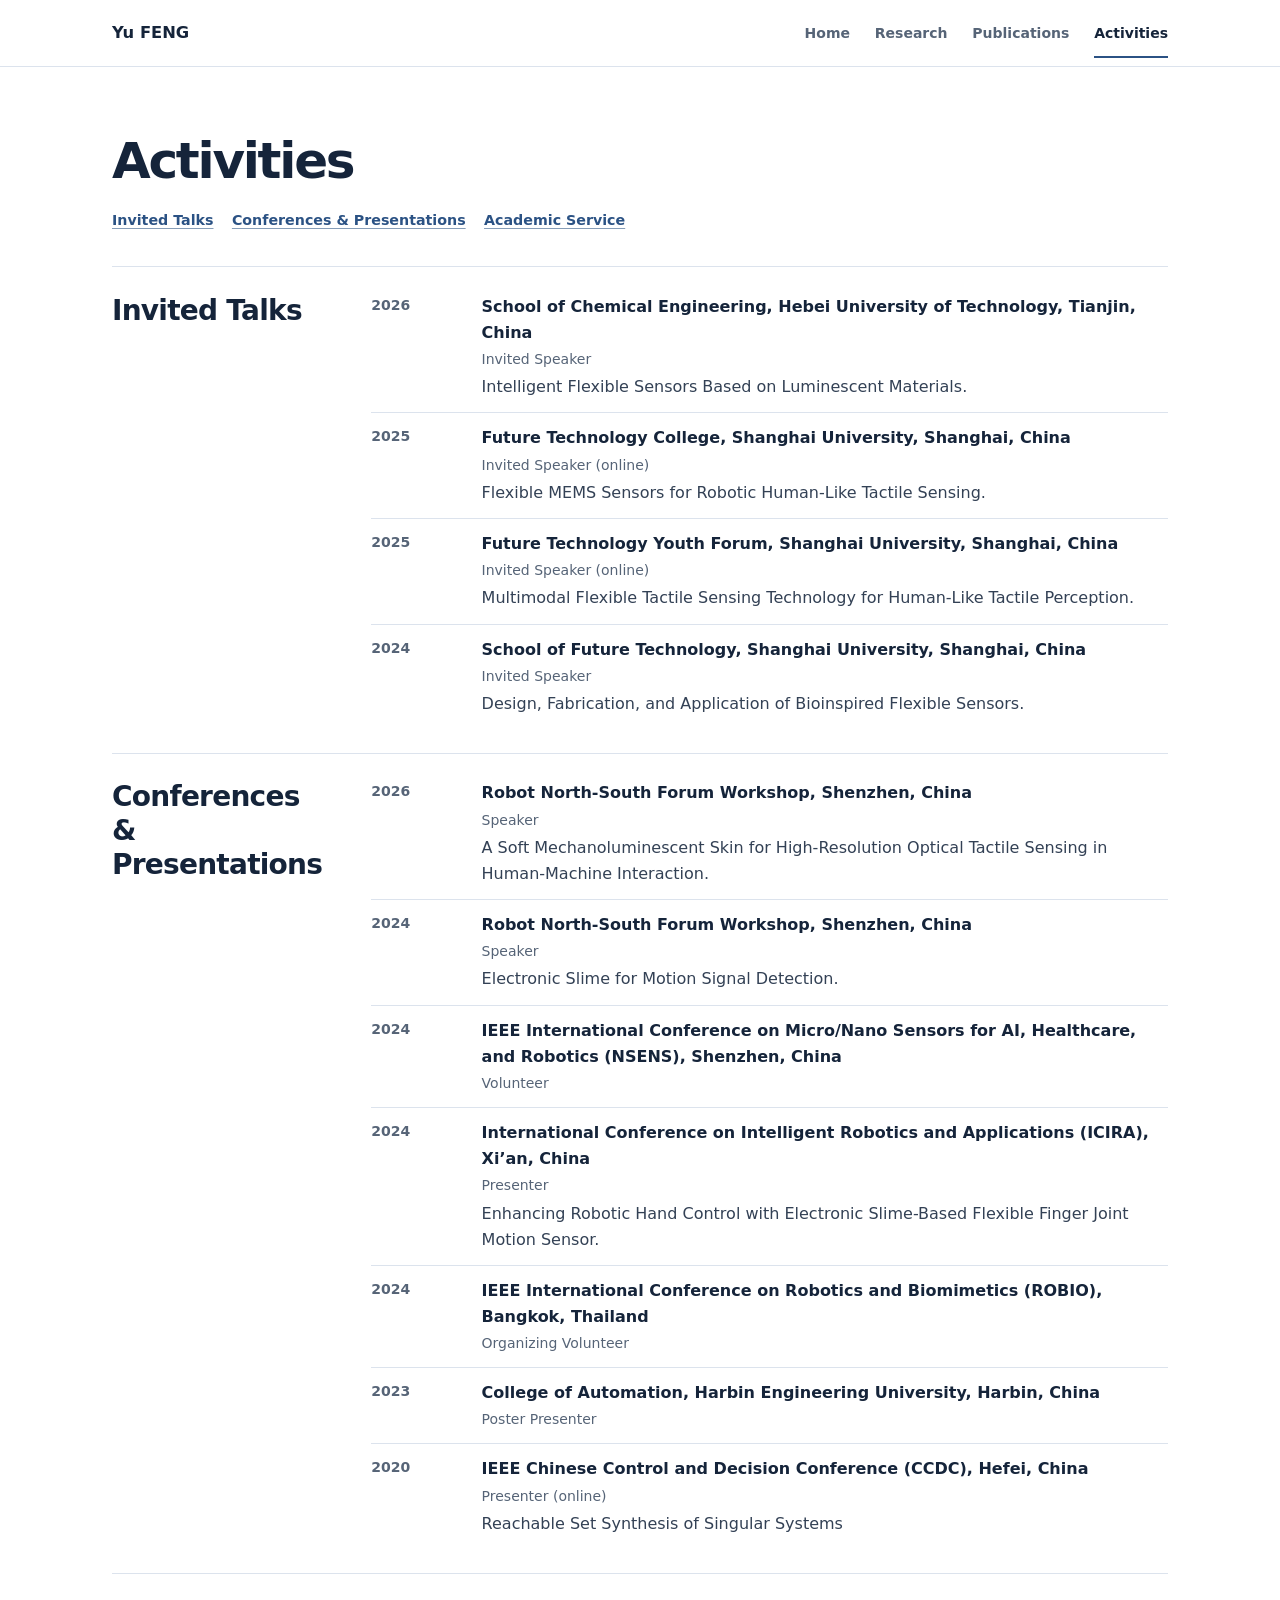
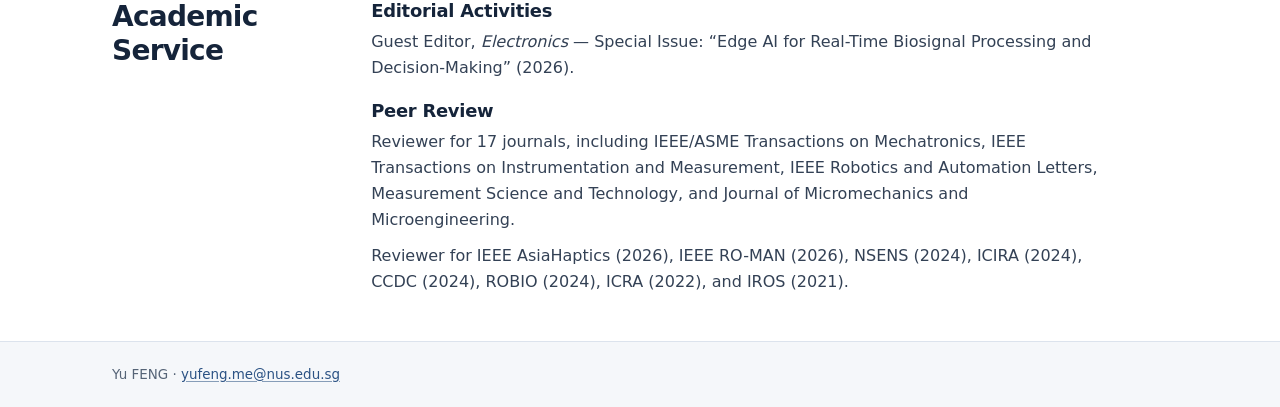
==== activities/index.html @ 19777cc1 "Keep one compact visitor map on the homepage" ====
<!doctype html>
<html lang="en">
<head>
  <meta charset="utf-8">
  <meta name="viewport" content="width=device-width, initial-scale=1">
  <title>Activities | Yu FENG</title>
  <meta name="description" content="Invited talks, presentations, and academic service by Yu Feng.">
  <link rel="canonical" href="https://yfengup.github.io/activities/">
  <meta property="og:title" content="Activities | Yu FENG">
  <meta property="og:description" content="Invited talks, presentations, and academic service by Yu Feng.">
  <meta property="og:type" content="website">
  <meta property="og:url" content="https://yfengup.github.io/activities/">
  <meta property="og:image" content="https://yfengup.github.io/assets/images/portrait.jpg">
  <link rel="icon" href="../assets/site-icon.svg" type="image/svg+xml">
  <link rel="stylesheet" href="../assets/site.css?v=efb097b2">
  <script defer src="../assets/analytics.js"></script>
</head>
<body>
  <a class="skip-link" href="#main">Skip to content</a>
  <header class="site-header">
    <div class="wrap header-inner">
      <a class="brand" href="../">Yu FENG</a>
      <nav aria-label="Main navigation">
        <ul class="main-nav">
          <li><a href="../">Home</a></li>
          <li><a href="../research/">Research</a></li>
          <li><a href="../publications/">Publications</a></li>
          <li><a href="../activities/" aria-current="page">Activities</a></li>
        </ul>
      </nav>
    </div>
  </header>

  <main id="main" class="wrap">
    <section class="page-intro" aria-labelledby="activities-title">
      <h1 id="activities-title">Activities</h1>
      <nav aria-label="Activity categories">
        <ul class="jump-links">
          <li><a href="#talks">Invited Talks</a></li>
          <li><a href="#conferences">Conferences &amp; Presentations</a></li>
          <li><a href="#academic-service">Academic Service</a></li>
        </ul>
      </nav>
    </section>

    <section class="section-grid" id="talks" aria-labelledby="talks-title">
      <h2 id="talks-title">Invited Talks</h2>
      <ul class="entries talks">
          <li id="event-2">
            <time datetime="2026">2026</time>
            <div>
              <p class="event-title">School of Chemical Engineering, Hebei University of Technology, Tianjin, China</p>
              <p class="event-role">Invited Speaker</p>
              <p class="event-talk">Intelligent Flexible Sensors Based on Luminescent Materials.</p>
            </div>
          </li>
          <li id="event-3">
            <time datetime="2025">2025</time>
            <div>
              <p class="event-title">Future Technology College, Shanghai University, Shanghai, China</p>
              <p class="event-role">Invited Speaker (online)</p>
              <p class="event-talk">Flexible MEMS Sensors for Robotic Human-Like Tactile Sensing.</p>
            </div>
          </li>
          <li id="event-4">
            <time datetime="2025">2025</time>
            <div>
              <p class="event-title">Future Technology Youth Forum, Shanghai University, Shanghai, China</p>
              <p class="event-role">Invited Speaker (online)</p>
              <p class="event-talk">Multimodal Flexible Tactile Sensing Technology for Human-Like Tactile Perception.</p>
            </div>
          </li>
          <li id="event-8">
            <time datetime="2024">2024</time>
            <div>
              <p class="event-title">School of Future Technology, Shanghai University, Shanghai, China</p>
              <p class="event-role">Invited Speaker</p>
              <p class="event-talk">Design, Fabrication, and Application of Bioinspired Flexible Sensors.</p>
            </div>
          </li>
      </ul>
    </section>

    <section class="section-grid" id="conferences" aria-labelledby="conferences-title">
      <h2 id="conferences-title">Conferences &amp; Presentations</h2>
      <ul class="entries talks">
          <li id="event-1">
            <time datetime="2026">2026</time>
            <div>
              <p class="event-title">Robot North-South Forum Workshop, Shenzhen, China</p>
              <p class="event-role">Speaker</p>
              <p class="event-talk">A Soft Mechanoluminescent Skin for High-Resolution Optical Tactile Sensing in Human-Machine Interaction.</p>
            </div>
          </li>
          <li id="event-5">
            <time datetime="2024">2024</time>
            <div>
              <p class="event-title">Robot North-South Forum Workshop, Shenzhen, China</p>
              <p class="event-role">Speaker</p>
              <p class="event-talk">Electronic Slime for Motion Signal Detection.</p>
            </div>
          </li>
          <li id="event-6">
            <time datetime="2024">2024</time>
            <div>
              <p class="event-title">IEEE International Conference on Micro/Nano Sensors for AI, Healthcare, and Robotics (NSENS), Shenzhen, China</p>
              <p class="event-role">Volunteer</p>
            </div>
          </li>
          <li id="event-7">
            <time datetime="2024">2024</time>
            <div>
              <p class="event-title">International Conference on Intelligent Robotics and Applications (ICIRA), Xi’an, China</p>
              <p class="event-role">Presenter</p>
              <p class="event-talk">Enhancing Robotic Hand Control with Electronic Slime-Based Flexible Finger Joint Motion Sensor.</p>
            </div>
          </li>
          <li id="event-9">
            <time datetime="2024">2024</time>
            <div>
              <p class="event-title">IEEE International Conference on Robotics and Biomimetics (ROBIO), Bangkok, Thailand</p>
              <p class="event-role">Organizing Volunteer</p>
            </div>
          </li>
          <li id="event-10">
            <time datetime="2023">2023</time>
            <div>
              <p class="event-title">College of Automation, Harbin Engineering University, Harbin, China</p>
              <p class="event-role">Poster Presenter</p>
            </div>
          </li>
          <li id="event-11">
            <time datetime="2020">2020</time>
            <div>
              <p class="event-title">IEEE Chinese Control and Decision Conference (CCDC), Hefei, China</p>
              <p class="event-role">Presenter (online)</p>
              <p class="event-talk">Reachable Set Synthesis of Singular Systems</p>
            </div>
          </li>
      </ul>
    </section>

    <section class="section-grid" id="academic-service" aria-labelledby="academic-service-title">
      <h2 id="academic-service-title">Academic Service</h2>
      <div class="prose">
        <div class="service-block" id="editorial-activities">
          <h3 id="editorial-activities-title">Editorial Activities</h3>
          <p>Guest Editor, <cite>Electronics</cite> — Special Issue: “Edge AI for Real-Time Biosignal Processing and Decision-Making” (2026).</p>
        </div>
        <div class="service-block" id="peer-review-service">
          <h3 id="peer-review-service-title">Peer Review</h3>
          <p>Reviewer for 17 journals, including IEEE/ASME Transactions on Mechatronics, IEEE Transactions on Instrumentation and Measurement, IEEE Robotics and Automation Letters, Measurement Science and Technology, and Journal of Micromechanics and Microengineering.</p>
          <p>Reviewer for IEEE AsiaHaptics (2026), IEEE RO-MAN (2026), NSENS (2024), ICIRA (2024), CCDC (2024), ROBIO (2024), ICRA (2022), and IROS (2021).</p>
        </div>
      </div>
    </section>
  </main>
  <footer class="site-footer">
    <div class="wrap footer-inner">
      <p>Yu FENG · <a href="mailto:yufeng.me@nus.edu.sg">yufeng.me@nus.edu.sg</a></p>
    </div>
  </footer>
</body>
</html>
---- assets/site.css ----
:root {
  color-scheme: light;
  --paper: #fff;
  --ink: #15243a;
  --body: #334155;
  --muted: #566477;
  --accent: #2b5284;
  --accent-dark: #18375d;
  --line: #dce3ed;
  --wash: #f5f7fa;
  --font: system-ui, -apple-system, BlinkMacSystemFont, "Segoe UI", sans-serif;
}

*, *::before, *::after { box-sizing: border-box; }
html { scroll-padding-top: 1.5rem; }
body {
  display: flex;
  flex-direction: column;
  min-height: 100vh;
  margin: 0;
  background: var(--paper);
  color: var(--body);
  font: 1rem/1.64 var(--font);
}
main { flex: 1; }
img, video { display: block; max-width: 100%; }
figure { margin: 0; }
a {
  color: var(--accent);
  text-underline-offset: 0.18em;
  text-decoration-color: #869db8;
}
a:hover {
  color: var(--accent-dark);
  text-decoration-color: currentColor;
}
:where(a, summary, video):focus-visible {
  outline: 2px solid var(--accent);
  outline-offset: 4px;
}
h1, h2, h3 { margin: 0; color: var(--ink); line-height: 1.2; }
h1 { font-size: clamp(2.25rem, 4.5vw, 3.125rem); font-weight: 680; letter-spacing: -0.045em; }
h2 { font-size: clamp(1.4rem, 2.45vw, 1.75rem); font-weight: 660; letter-spacing: -0.027em; }
h3 { font-size: 1.12rem; font-weight: 650; letter-spacing: -0.014em; }
p { margin: 0 0 1em; }
p:last-child { margin-bottom: 0; }

.wrap { width: min(1056px, calc(100% - 3rem)); margin-inline: auto; }
.skip-link {
  position: absolute;
  z-index: 2;
  top: 0.5rem;
  left: 0.5rem;
  padding: 0.35rem 0.7rem;
  background: var(--paper);
  transform: translateY(-150%);
}
.skip-link:focus { transform: none; }

.site-header { border-bottom: 1px solid var(--line); }
.header-inner {
  display: flex;
  align-items: center;
  justify-content: space-between;
  gap: 0.25rem 1.5rem;
  min-height: 66px;
}
.brand {
  color: var(--ink);
  font-size: 1.02rem;
  font-weight: 700;
  text-decoration: none;
  white-space: nowrap;
}
.main-nav, .profile-links, .jump-links, .resource-links {
  display: flex;
  flex-wrap: wrap;
  align-items: center;
  margin: 0;
  padding: 0;
  list-style: none;
}
.main-nav { gap: 0.25rem 1.55rem; }
.main-nav a {
  display: block;
  padding-block: 0.7rem;
  color: var(--muted);
  font-size: 0.875rem;
  font-weight: 560;
  text-decoration: none;
}
.main-nav a:hover { color: var(--accent-dark); }
.main-nav a[aria-current="page"] {
  color: var(--ink);
  font-weight: 650;
  box-shadow: 0 2px 0 var(--accent);
}

.hero {
  display: grid;
  grid-template-columns: minmax(0, 1fr) minmax(9rem, 11.5rem);
  column-gap: clamp(2rem, 9vw, 7rem);
  row-gap: 1rem;
  align-items: start;
  padding-block: clamp(2.75rem, 6vw, 4.2rem) 2.65rem;
}
.hero-heading, .hero-main { grid-column: 1; }
.hero-main { max-width: 67ch; }
.hero-main p { margin-bottom: 0.85rem; }
.hero-main strong { color: var(--ink); font-weight: 650; }
.name-zh {
  display: inline-block;
  margin-inline-start: 0.42em;
  vertical-align: 0.2em;
  color: var(--muted);
  font-size: 0.47em;
  font-weight: 540;
  letter-spacing: 0;
}
.affiliation { margin-top: 0.66rem; color: var(--muted); font-size: 0.94rem; }
.affiliation a { text-decoration: none; }
.affiliation a:hover { text-decoration: underline; }
.portrait {
  grid-column: 2;
  grid-row: 1 / span 2;
  width: 100%;
  height: auto;
  border: 1px solid var(--line);
  border-radius: 0.4rem;
}
.profile-links, .resource-links { gap: 0.25rem 1rem; }
.profile-links a, .resource-links a, .text-link {
  font-size: 0.875rem;
  font-weight: 630;
}
.profile-links a, .resource-links a { display: inline-block; padding-block: 0.15rem; }
.text-link { white-space: nowrap; }

.home-section, .section-grid, .year-group, .project {
  padding-block: 1.65rem 2.25rem;
  border-top: 1px solid var(--line);
}
.section-heading {
  display: flex;
  justify-content: space-between;
  align-items: baseline;
  flex-wrap: wrap;
  column-gap: 1rem;
  row-gap: 0.35rem;
  margin-bottom: 1.2rem;
}
.selected-grid {
  display: grid;
  grid-template-columns: repeat(3, minmax(0, 1fr));
  gap: clamp(1.25rem, 2.8vw, 2rem);
}
.selected-project { display: flex; flex-direction: column; }
.project-preview { display: block; margin-bottom: 0.85rem; }
.project-preview img {
  width: 100%;
  height: auto;
  border: 1px solid var(--line);
  border-radius: 0.4rem;
  background: var(--wash);
}
.project-preview:hover img { border-color: var(--accent); }
.selected-project h3 a { color: var(--ink); text-decoration: none; }
.selected-project h3 a:hover { color: var(--accent); text-decoration: underline; }
.selected-project p { margin: 0.5rem 0 0.65rem; font-size: 0.93rem; }
.selected-project .venue {
  margin: 0.24rem 0 0;
  color: var(--muted);
  font-size: 0.81rem;
}
.selected-project .resource-links { margin-top: auto; }

.section-grid, .year-group {
  display: grid;
  grid-template-columns: minmax(8rem, 20%) minmax(0, 1fr);
  gap: 0.95rem clamp(1.3rem, 4vw, 3rem);
}
.prose { max-width: 73ch; }
.entries { margin: 0; padding: 0; list-style: none; }
.entries > li { padding-block: 0.75rem; border-bottom: 1px solid var(--line); }
.entries > li:first-child { padding-top: 0; }
.entries > li:last-child { padding-bottom: 0; border-bottom: 0; }
.news-entries > li, .talks > li {
  display: grid;
  grid-template-columns: 6rem minmax(0, 1fr);
  gap: 0.24rem 0.9rem;
}
.entries time, .event-role, .venue, .authors {
  color: var(--muted);
  font-size: 0.875rem;
}
.entries time { font-weight: 630; font-variant-numeric: tabular-nums; }
.disclosure { color: var(--body); }
.disclosure > summary {
  width: fit-content;
  color: var(--accent);
  cursor: pointer;
  font-size: 0.875rem;
  font-weight: 620;
}
.disclosure > summary:hover { color: var(--accent-dark); }
.disclosure[open] > summary { margin-bottom: 0.8rem; }
.news-archive { margin-top: 1rem; }

.visitor-map-frame {
  display: block;
  width: 100%;
  max-width: 30rem;
  height: auto;
  aspect-ratio: 40 / 23;
  border: 1px solid var(--line);
  border-radius: 0.4rem;
}

.page-intro { padding-block: clamp(2.65rem, 5.5vw, 4rem) 1.85rem; }
.page-intro h1 { margin-bottom: 0.9rem; }
.jump-links { gap: 0.4rem 1.15rem; }
.jump-links a {
  display: inline-block;
  padding-block: 0.25rem;
  font-size: 0.89rem;
  font-weight: 620;
}
.research-intro h1 { text-wrap: balance; }
.research-intro-grid {
  display: grid;
  grid-template-columns: minmax(0, 1.4fr) minmax(0, 1fr);
  align-items: start;
  gap: 1.4rem clamp(1.45rem, 4.8vw, 3.7rem);
  margin-block: 1.35rem 1.5rem;
}
.research-overview {
  width: 100%;
  height: auto;
  border: 1px solid var(--line);
  border-radius: 0.4rem;
}
.research-intro figcaption { margin-top: 0.35rem; font-size: 0.82rem; }
.topic { margin: 0 0 0.42rem; color: var(--muted); font-size: 0.84rem; font-weight: 640; }
.project > h2 { margin-bottom: 0.95rem; }
.project-body {
  display: grid;
  grid-template-columns: minmax(0, 1fr) minmax(0, 0.96fr);
  align-items: start;
  gap: 1.15rem clamp(1.2rem, 4vw, 2.6rem);
}
.project-copy p { margin-bottom: 0.7rem; }
.project-copy .disclosure { margin-top: 0.75rem; }
.project-copy .full-citation { font-size: 0.86rem; }
.project-media {
  width: 100%;
  height: auto;
  aspect-ratio: 16 / 9;
  object-fit: contain;
  border: 1px solid var(--line);
  border-radius: 0.4rem;
  background: var(--wash);
}
.project figcaption {
  display: flex;
  align-items: baseline;
  flex-wrap: wrap;
  gap: 0.2rem 0.85rem;
  margin-top: 0.4rem;
  color: var(--muted);
  font-size: 0.83rem;
}
.project figcaption a { display: inline-block; padding-block: 0.1rem; }

.year-group { grid-template-columns: 6rem minmax(0, 1fr); }
.year-group h2 { color: var(--muted); font-variant-numeric: tabular-nums; }
.publication {
  display: grid;
  grid-template-columns: minmax(0, 1fr) auto;
  gap: 0.4rem 1.5rem;
  align-items: baseline;
  overflow-wrap: anywhere;
}
.publication h3 { margin-bottom: 0.3rem; font-size: 1.025rem; line-height: 1.42; }
.publication p { margin-bottom: 0.24rem; }
.publication p:last-child { margin-bottom: 0; }
.publication .authors strong { color: var(--ink); }
.publication .doi { font-size: 0.86rem; font-weight: 620; white-space: nowrap; }
.author-note { margin-top: 0.62rem; color: var(--muted); font-size: 0.83rem; }
.distinction { color: var(--ink); font-size: 0.83rem; }

.event-title { margin-bottom: 0.12rem; color: var(--ink); font-weight: 650; }
.event-role { margin-bottom: 0.2rem; }
.event-talk { margin-bottom: 0; }
.service-block + .service-block { margin-top: 1.15rem; }
.service-block h3 { margin-bottom: 0.45rem; }
.service-block p { margin-bottom: 0.6rem; }

.site-footer { border-top: 1px solid var(--line); background: var(--wash); }
.footer-inner {
  display: flex;
  justify-content: space-between;
  flex-wrap: wrap;
  gap: 0.4rem 1.5rem;
  padding-block: 1.35rem;
  color: var(--muted);
  font-size: 0.84rem;
}
.footer-inner p { margin: 0; }

@media (max-width: 730px) {
  .header-inner { flex-wrap: wrap; padding-block: 0.48rem; }
  .main-nav { gap: 0.1rem 0.9rem; }
  .main-nav a { padding-block: 0.46rem; }
  .hero {
    grid-template-columns: minmax(0, 1fr) clamp(4.5rem, 22vw, 8rem);
    gap: 1rem 1.12rem;
    padding-block: 2.1rem 1.65rem;
    align-items: center;
  }
  .hero h1 { font-size: clamp(1.83rem, 7.1vw, 2.5rem); }
  .hero .affiliation { font-size: 0.87rem; }
  .portrait { grid-row: 1; }
  .hero-main { grid-column: 1 / -1; }
  .section-grid, .year-group, .project-body, .research-intro-grid { grid-template-columns: 1fr; }
  .home-section, .section-grid, .year-group, .project { padding-block: 1.4rem 1.65rem; }
  .page-intro { padding-block: 2.2rem 1.4rem; }
  .selected-grid { grid-template-columns: repeat(2, minmax(0, 1fr)); }
}
@media (max-width: 510px) {
  .wrap { width: calc(100% - 2rem); }
  .selected-grid { grid-template-columns: 1fr; gap: 1.55rem; }
  .selected-project + .selected-project { padding-top: 1.25rem; border-top: 1px solid var(--line); }
  .publication { grid-template-columns: 1fr; gap: 0.22rem; }
  .news-entries > li, .talks > li { grid-template-columns: 1fr; }
}
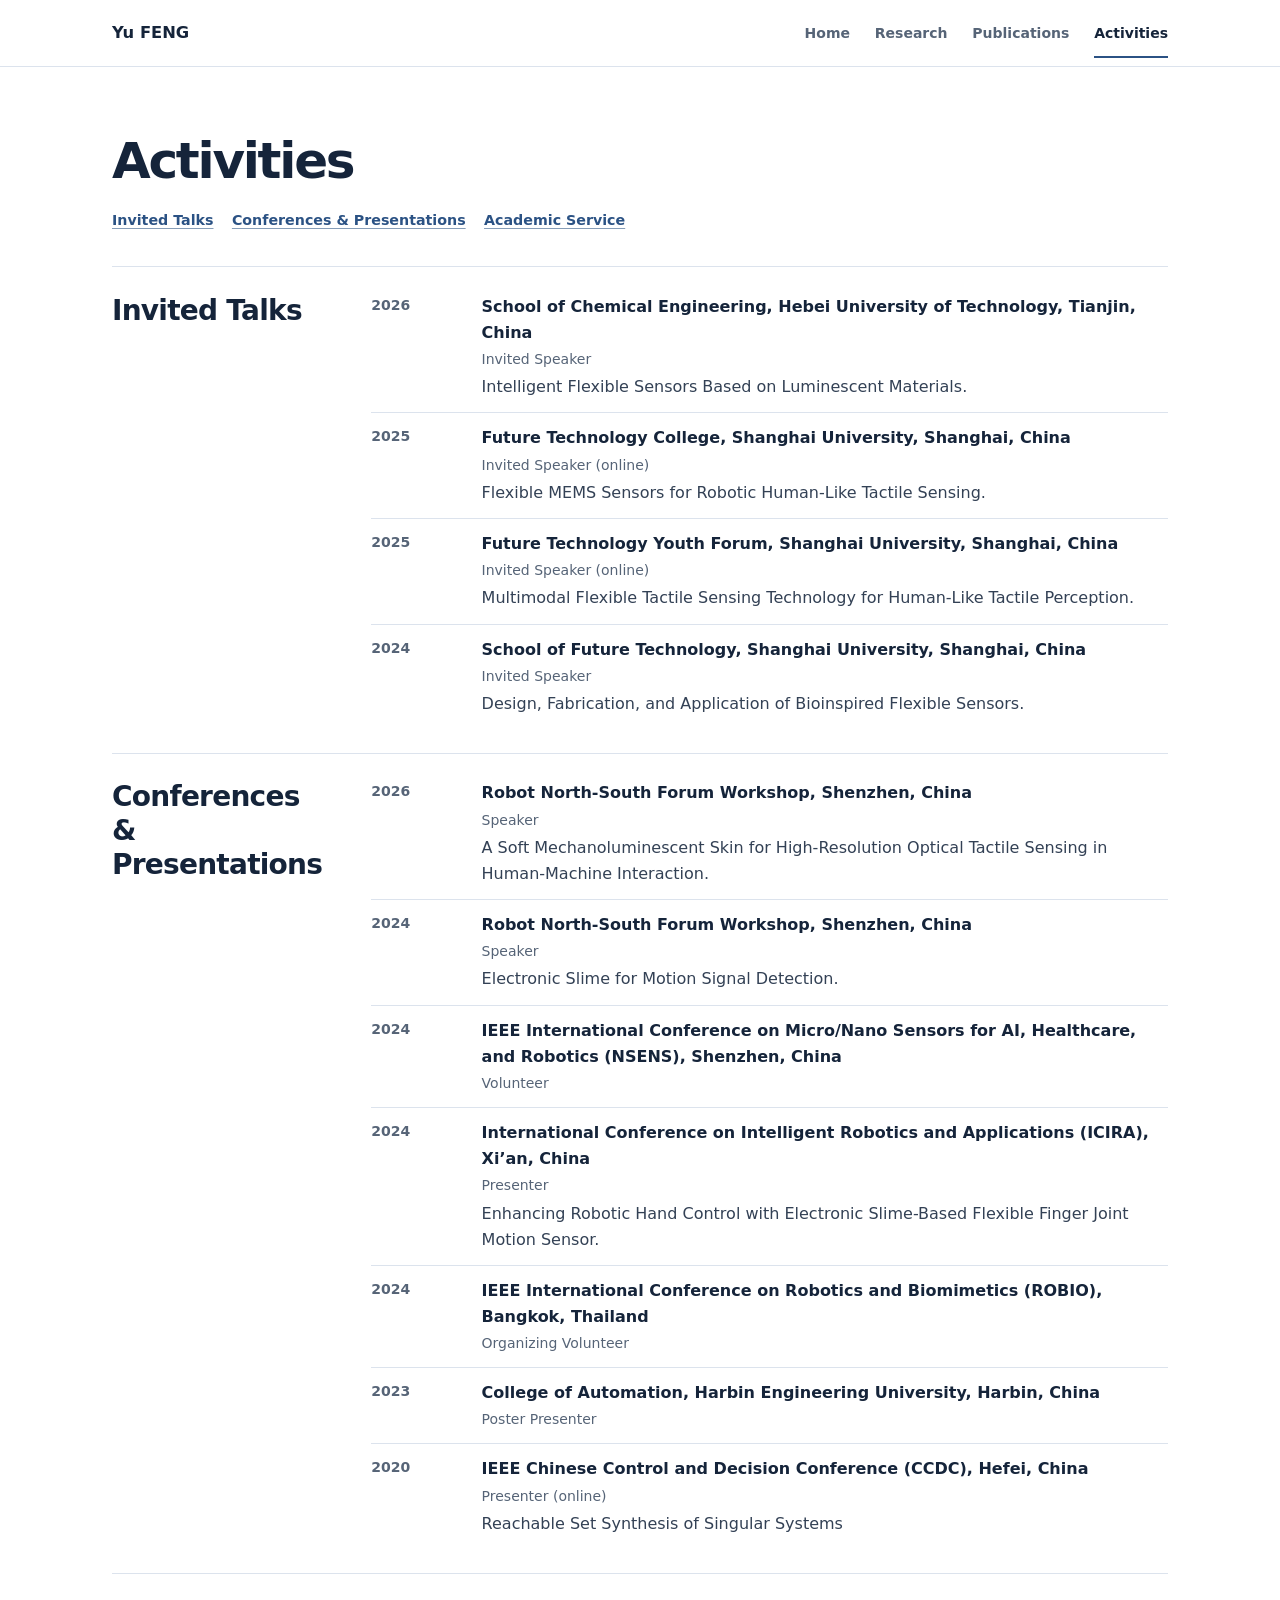
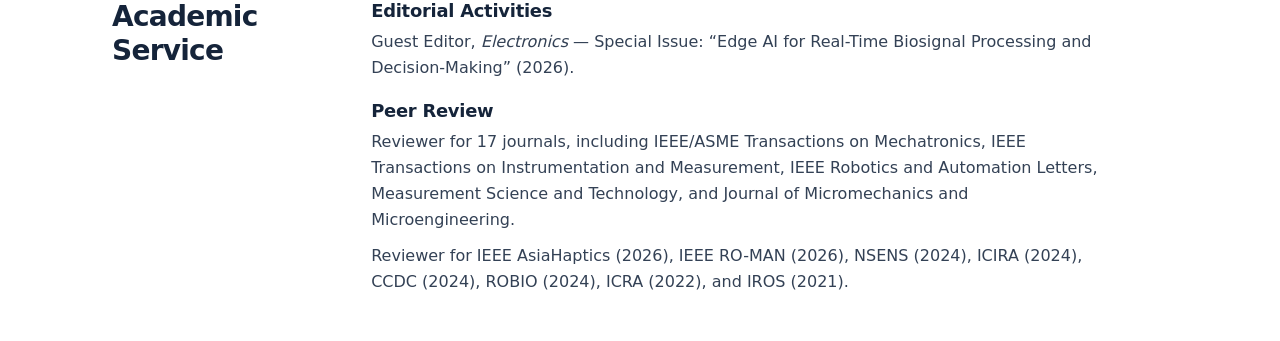
==== commit c7043b67: "Remove site footers" ====
--- a/activities/index.html
+++ b/activities/index.html
@@ -12,7 +12,7 @@
   <meta property="og:url" content="https://yfengup.github.io/activities/">
   <meta property="og:image" content="https://yfengup.github.io/assets/images/portrait.jpg">
   <link rel="icon" href="../assets/site-icon.svg" type="image/svg+xml">
-  <link rel="stylesheet" href="../assets/site.css?v=efb097b2">
+  <link rel="stylesheet" href="../assets/site.css?v=caed52e8">
   <script defer src="../assets/analytics.js"></script>
 </head>
 <body>
@@ -155,10 +155,5 @@
       </div>
     </section>
   </main>
-  <footer class="site-footer">
-    <div class="wrap footer-inner">
-      <p>Yu FENG · <a href="mailto:yufeng.me@nus.edu.sg">yufeng.me@nus.edu.sg</a></p>
-    </div>
-  </footer>
 </body>
 </html>
--- a/assets/site.css
+++ b/assets/site.css
@@ -159,9 +159,12 @@
 .project-preview img {
   width: 100%;
   height: auto;
-  border: 1px solid var(--line);
-  border-radius: 0.4rem;
-  background: var(--wash);
+  aspect-ratio: 4 / 3;
+  object-fit: contain;
+  padding: 0.4rem;
+  border: 1px solid var(--line);
+  border-radius: 0.4rem;
+  background: #fff;
 }
 .project-preview:hover img { border-color: var(--accent); }
 .selected-project h3 a { color: var(--ink); text-decoration: none; }
@@ -206,6 +209,13 @@
 .disclosure[open] > summary { margin-bottom: 0.8rem; }
 .news-archive { margin-top: 1rem; }
 
+.contact-section {
+  display: grid;
+  grid-template-columns: repeat(2, minmax(0, 1fr));
+  align-items: center;
+  gap: 1rem clamp(1.6rem, 5vw, 4rem);
+}
+.contact-note { max-width: 43ch; }
 .visitor-map-frame {
   display: block;
   width: 100%;
@@ -275,9 +285,9 @@
 .year-group h2 { color: var(--muted); font-variant-numeric: tabular-nums; }
 .publication {
   display: grid;
-  grid-template-columns: minmax(0, 1fr) auto;
+  grid-template-columns: 10.5rem minmax(0, 1fr) auto;
   gap: 0.4rem 1.5rem;
-  align-items: baseline;
+  align-items: start;
   overflow-wrap: anywhere;
 }
 .publication h3 { margin-bottom: 0.3rem; font-size: 1.025rem; line-height: 1.42; }
@@ -285,6 +295,19 @@
 .publication p:last-child { margin-bottom: 0; }
 .publication .authors strong { color: var(--ink); }
 .publication .doi { font-size: 0.86rem; font-weight: 620; white-space: nowrap; }
+.pub-thumb {
+  margin: 0.2rem 0 0;
+  aspect-ratio: 4 / 3;
+  overflow: hidden;
+  border: 1px solid var(--line);
+  border-radius: 6px;
+  background: #fff;
+}
+.pub-thumb img { display: block; width: 100%; height: 100%; object-fit: contain; }
+.pub-thumb--venue { background: var(--wash); }
+.pub-thumb--venue { display: grid; place-items: center; padding: 0.5rem; text-align: center; }
+.pub-thumb--venue span { color: var(--muted); font-size: 0.78rem; font-weight: 620; line-height: 1.3; }
+.publication .doi { margin-top: 0.15rem; }
 .author-note { margin-top: 0.62rem; color: var(--muted); font-size: 0.83rem; }
 .distinction { color: var(--ink); font-size: 0.83rem; }
 
@@ -294,18 +317,6 @@
 .service-block + .service-block { margin-top: 1.15rem; }
 .service-block h3 { margin-bottom: 0.45rem; }
 .service-block p { margin-bottom: 0.6rem; }
-
-.site-footer { border-top: 1px solid var(--line); background: var(--wash); }
-.footer-inner {
-  display: flex;
-  justify-content: space-between;
-  flex-wrap: wrap;
-  gap: 0.4rem 1.5rem;
-  padding-block: 1.35rem;
-  color: var(--muted);
-  font-size: 0.84rem;
-}
-.footer-inner p { margin: 0; }
 
 @media (max-width: 730px) {
   .header-inner { flex-wrap: wrap; padding-block: 0.48rem; }
@@ -321,7 +332,7 @@
   .hero .affiliation { font-size: 0.87rem; }
   .portrait { grid-row: 1; }
   .hero-main { grid-column: 1 / -1; }
-  .section-grid, .year-group, .project-body, .research-intro-grid { grid-template-columns: 1fr; }
+  .section-grid, .year-group, .project-body, .research-intro-grid, .contact-section { grid-template-columns: 1fr; }
   .home-section, .section-grid, .year-group, .project { padding-block: 1.4rem 1.65rem; }
   .page-intro { padding-block: 2.2rem 1.4rem; }
   .selected-grid { grid-template-columns: repeat(2, minmax(0, 1fr)); }
@@ -331,5 +342,7 @@
   .selected-grid { grid-template-columns: 1fr; gap: 1.55rem; }
   .selected-project + .selected-project { padding-top: 1.25rem; border-top: 1px solid var(--line); }
   .publication { grid-template-columns: 1fr; gap: 0.22rem; }
+  .pub-thumb { width: min(100%, 15rem); margin-bottom: 0.35rem; }
+  .pub-thumb--venue { display: none; }
   .news-entries > li, .talks > li { grid-template-columns: 1fr; }
 }
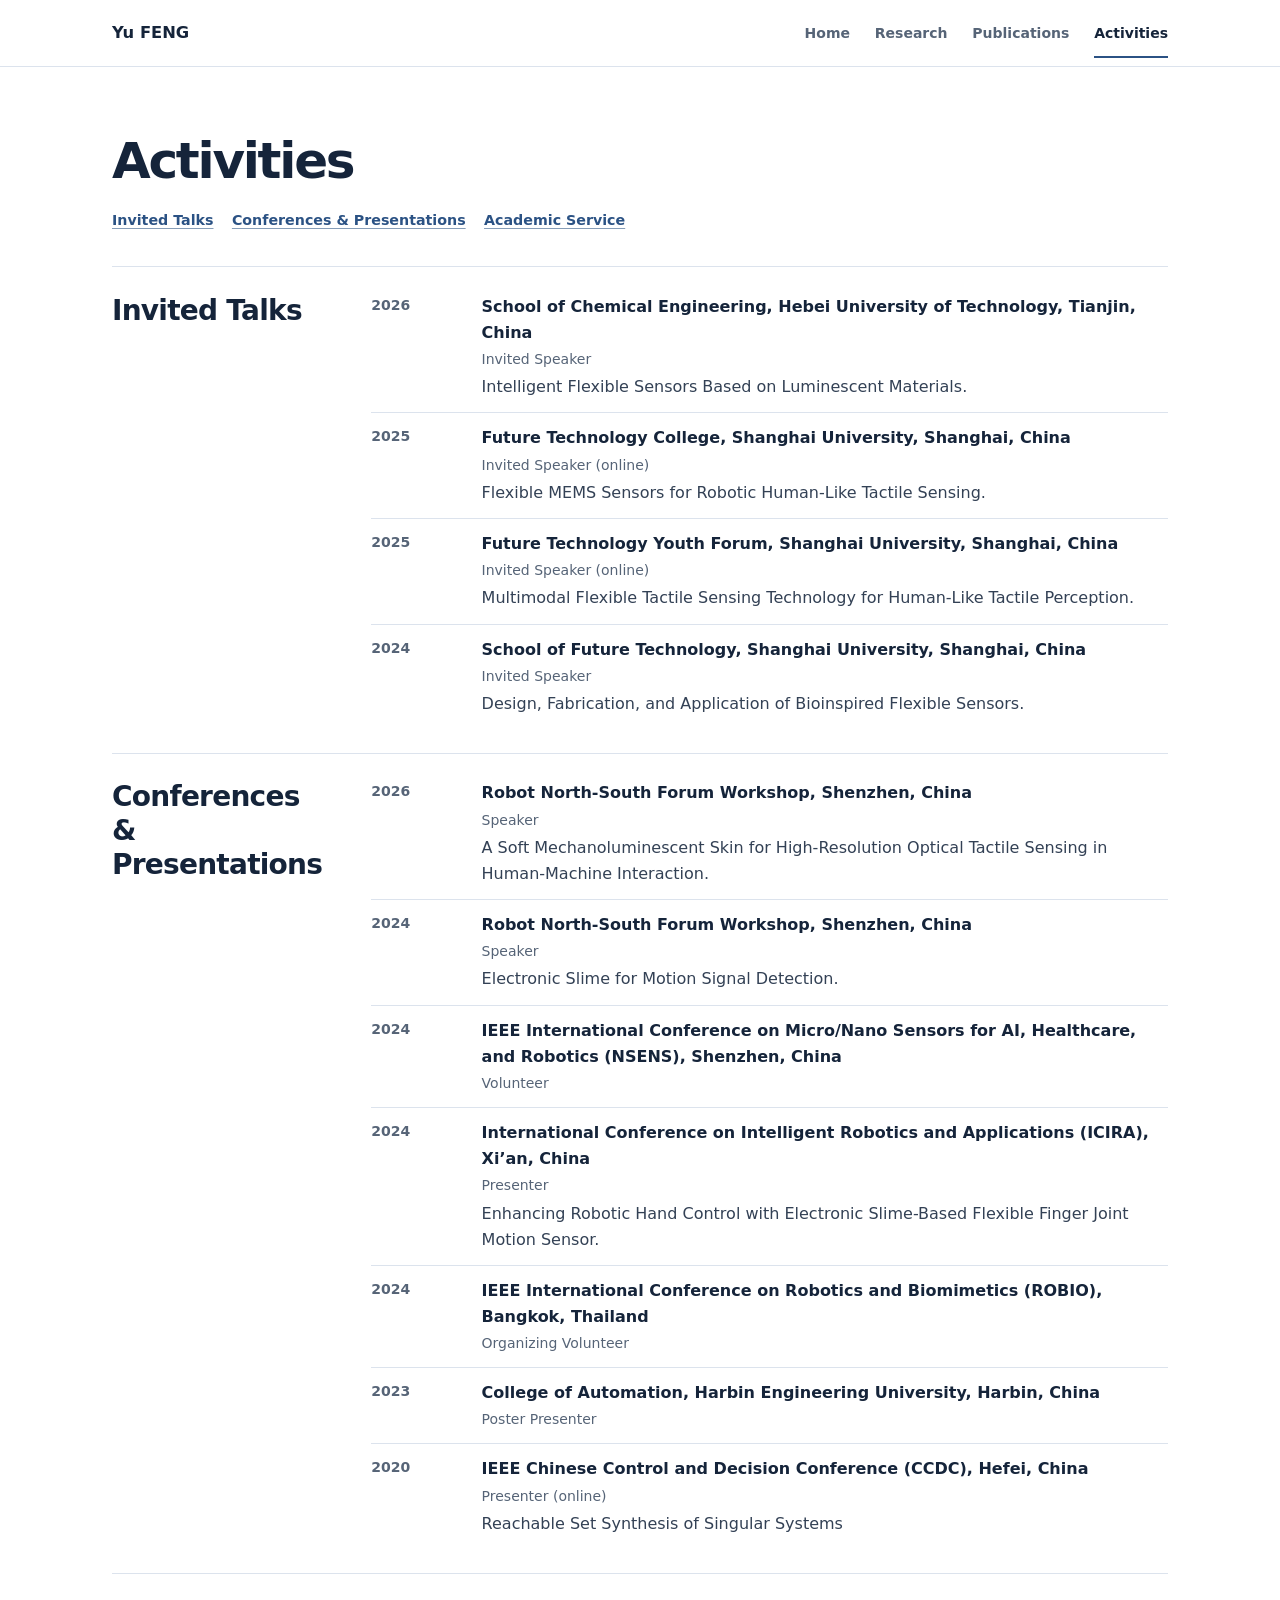
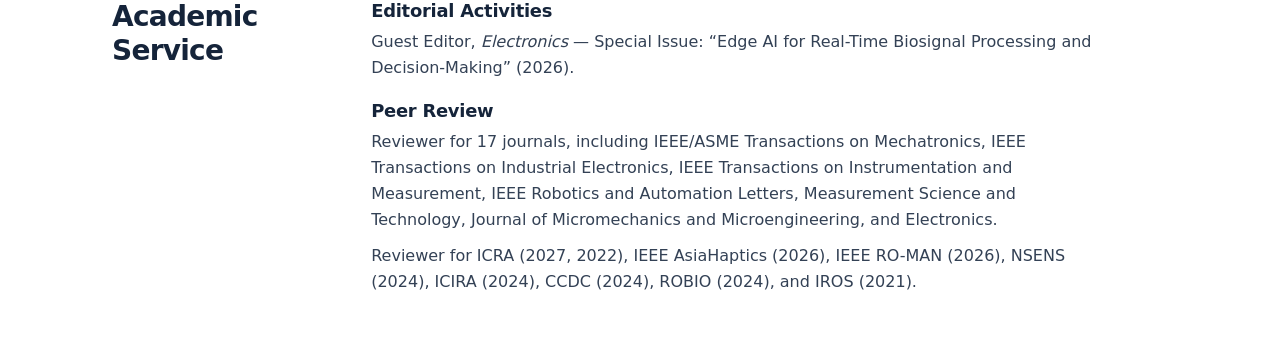
==== commit 34b2b0dc: "Update academic peer-review service" ====
--- a/activities/index.html
+++ b/activities/index.html
@@ -149,8 +149,8 @@
         </div>
         <div class="service-block" id="peer-review-service">
           <h3 id="peer-review-service-title">Peer Review</h3>
-          <p>Reviewer for 17 journals, including IEEE/ASME Transactions on Mechatronics, IEEE Transactions on Instrumentation and Measurement, IEEE Robotics and Automation Letters, Measurement Science and Technology, and Journal of Micromechanics and Microengineering.</p>
-          <p>Reviewer for IEEE AsiaHaptics (2026), IEEE RO-MAN (2026), NSENS (2024), ICIRA (2024), CCDC (2024), ROBIO (2024), ICRA (2022), and IROS (2021).</p>
+          <p>Reviewer for 17 journals, including IEEE/ASME Transactions on Mechatronics, IEEE Transactions on Industrial Electronics, IEEE Transactions on Instrumentation and Measurement, IEEE Robotics and Automation Letters, Measurement Science and Technology, Journal of Micromechanics and Microengineering, and Electronics.</p>
+          <p>Reviewer for ICRA (2027, 2022), IEEE AsiaHaptics (2026), IEEE RO-MAN (2026), NSENS (2024), ICIRA (2024), CCDC (2024), ROBIO (2024), and IROS (2021).</p>
         </div>
       </div>
     </section>
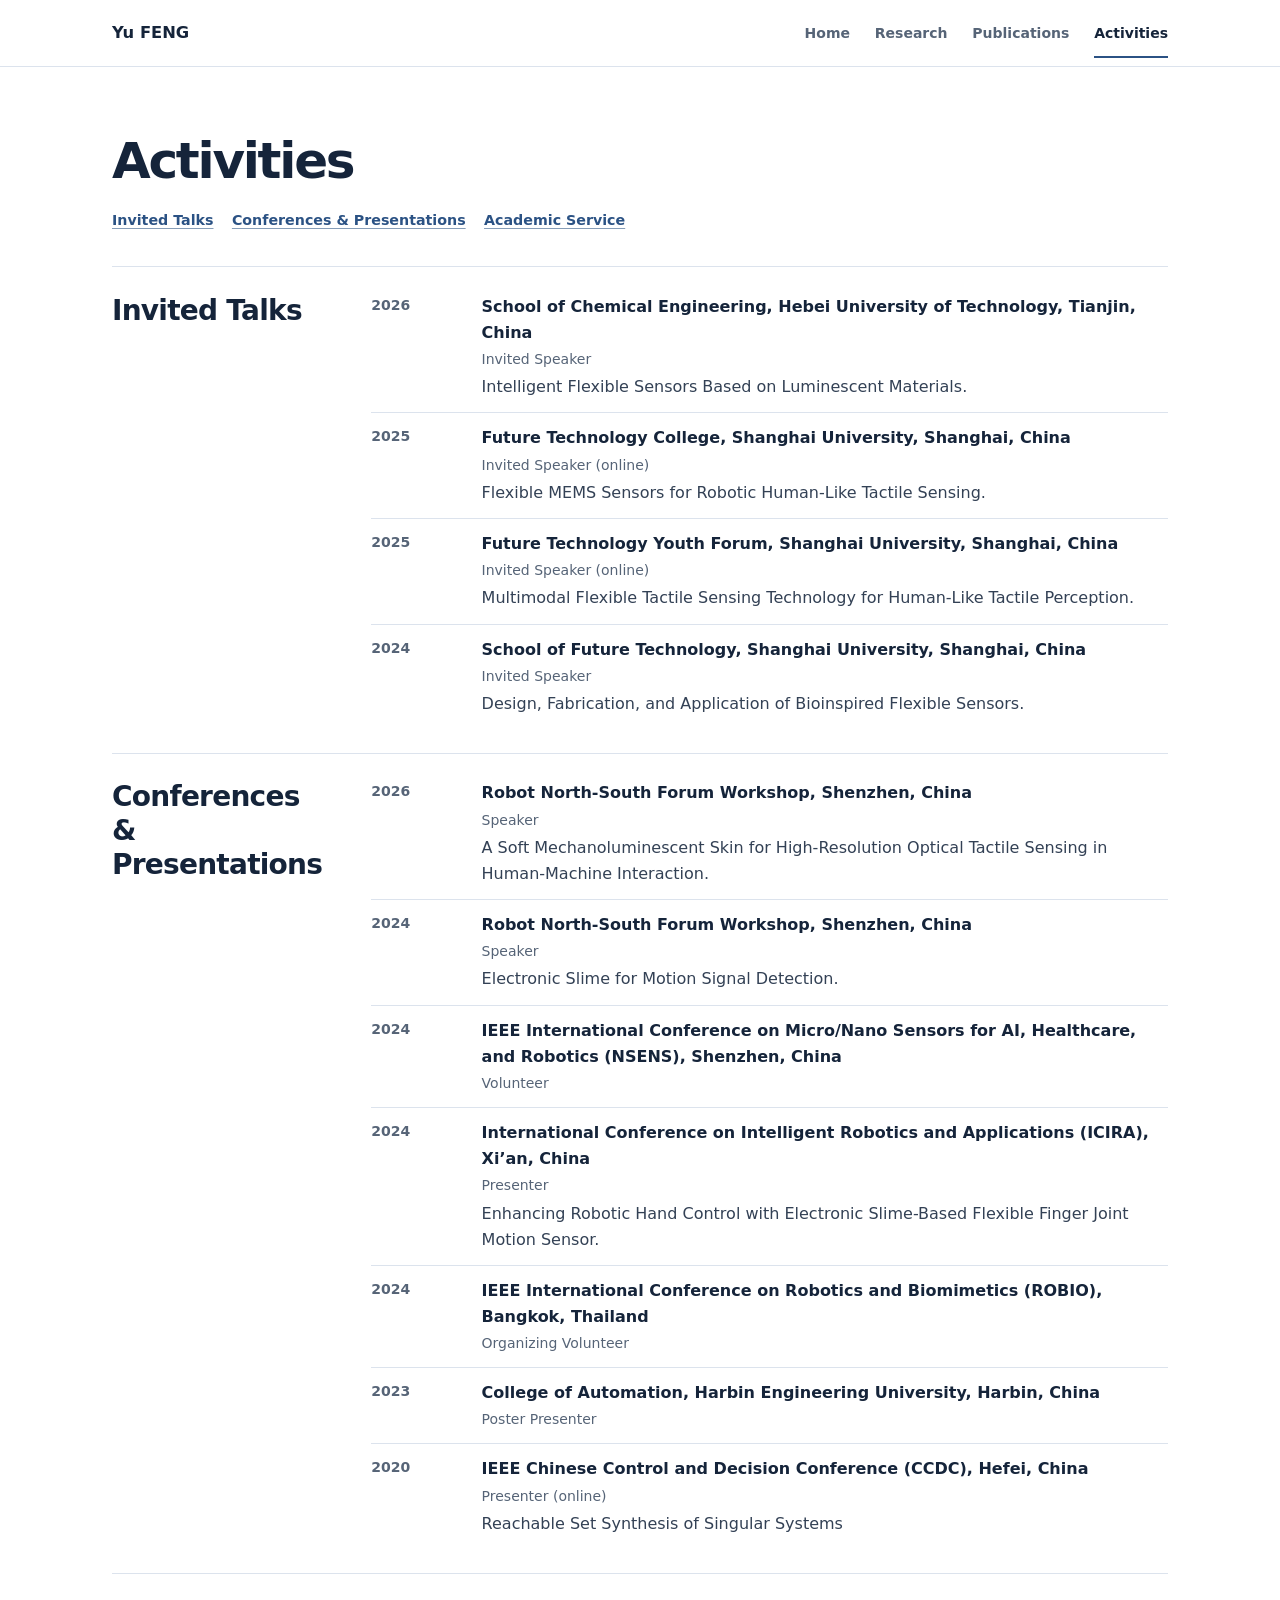
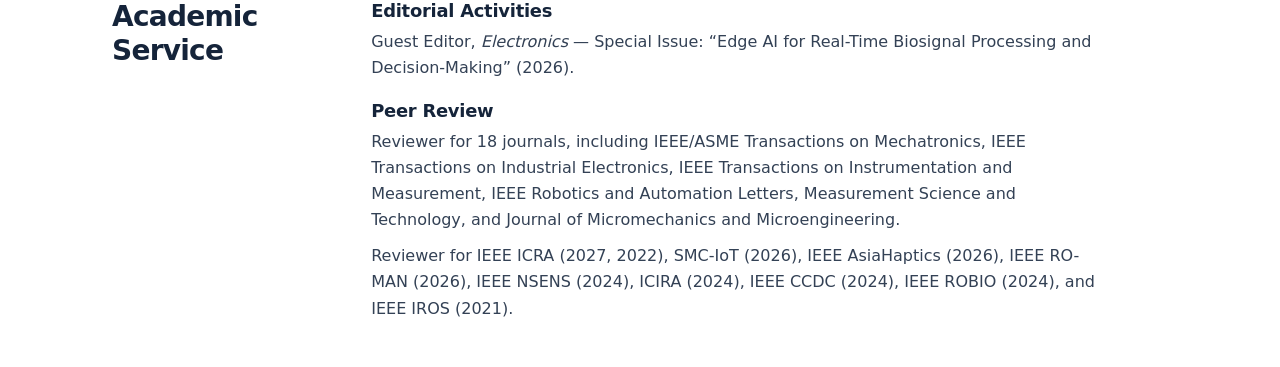
==== commit 2eb7b96c: "Sync peer-review service and accepted EPIC papers" ====
--- a/activities/index.html
+++ b/activities/index.html
@@ -149,8 +149,8 @@
         </div>
         <div class="service-block" id="peer-review-service">
           <h3 id="peer-review-service-title">Peer Review</h3>
-          <p>Reviewer for 17 journals, including IEEE/ASME Transactions on Mechatronics, IEEE Transactions on Industrial Electronics, IEEE Transactions on Instrumentation and Measurement, IEEE Robotics and Automation Letters, Measurement Science and Technology, Journal of Micromechanics and Microengineering, and Electronics.</p>
-          <p>Reviewer for ICRA (2027, 2022), IEEE AsiaHaptics (2026), IEEE RO-MAN (2026), NSENS (2024), ICIRA (2024), CCDC (2024), ROBIO (2024), and IROS (2021).</p>
+          <p>Reviewer for 18 journals, including IEEE/ASME Transactions on Mechatronics, IEEE Transactions on Industrial Electronics, IEEE Transactions on Instrumentation and Measurement, IEEE Robotics and Automation Letters, Measurement Science and Technology, and Journal of Micromechanics and Microengineering.</p>
+          <p>Reviewer for IEEE ICRA (2027, 2022), SMC-IoT (2026), IEEE AsiaHaptics (2026), IEEE RO-MAN (2026), IEEE NSENS (2024), ICIRA (2024), IEEE CCDC (2024), IEEE ROBIO (2024), and IEEE IROS (2021).</p>
         </div>
       </div>
     </section>
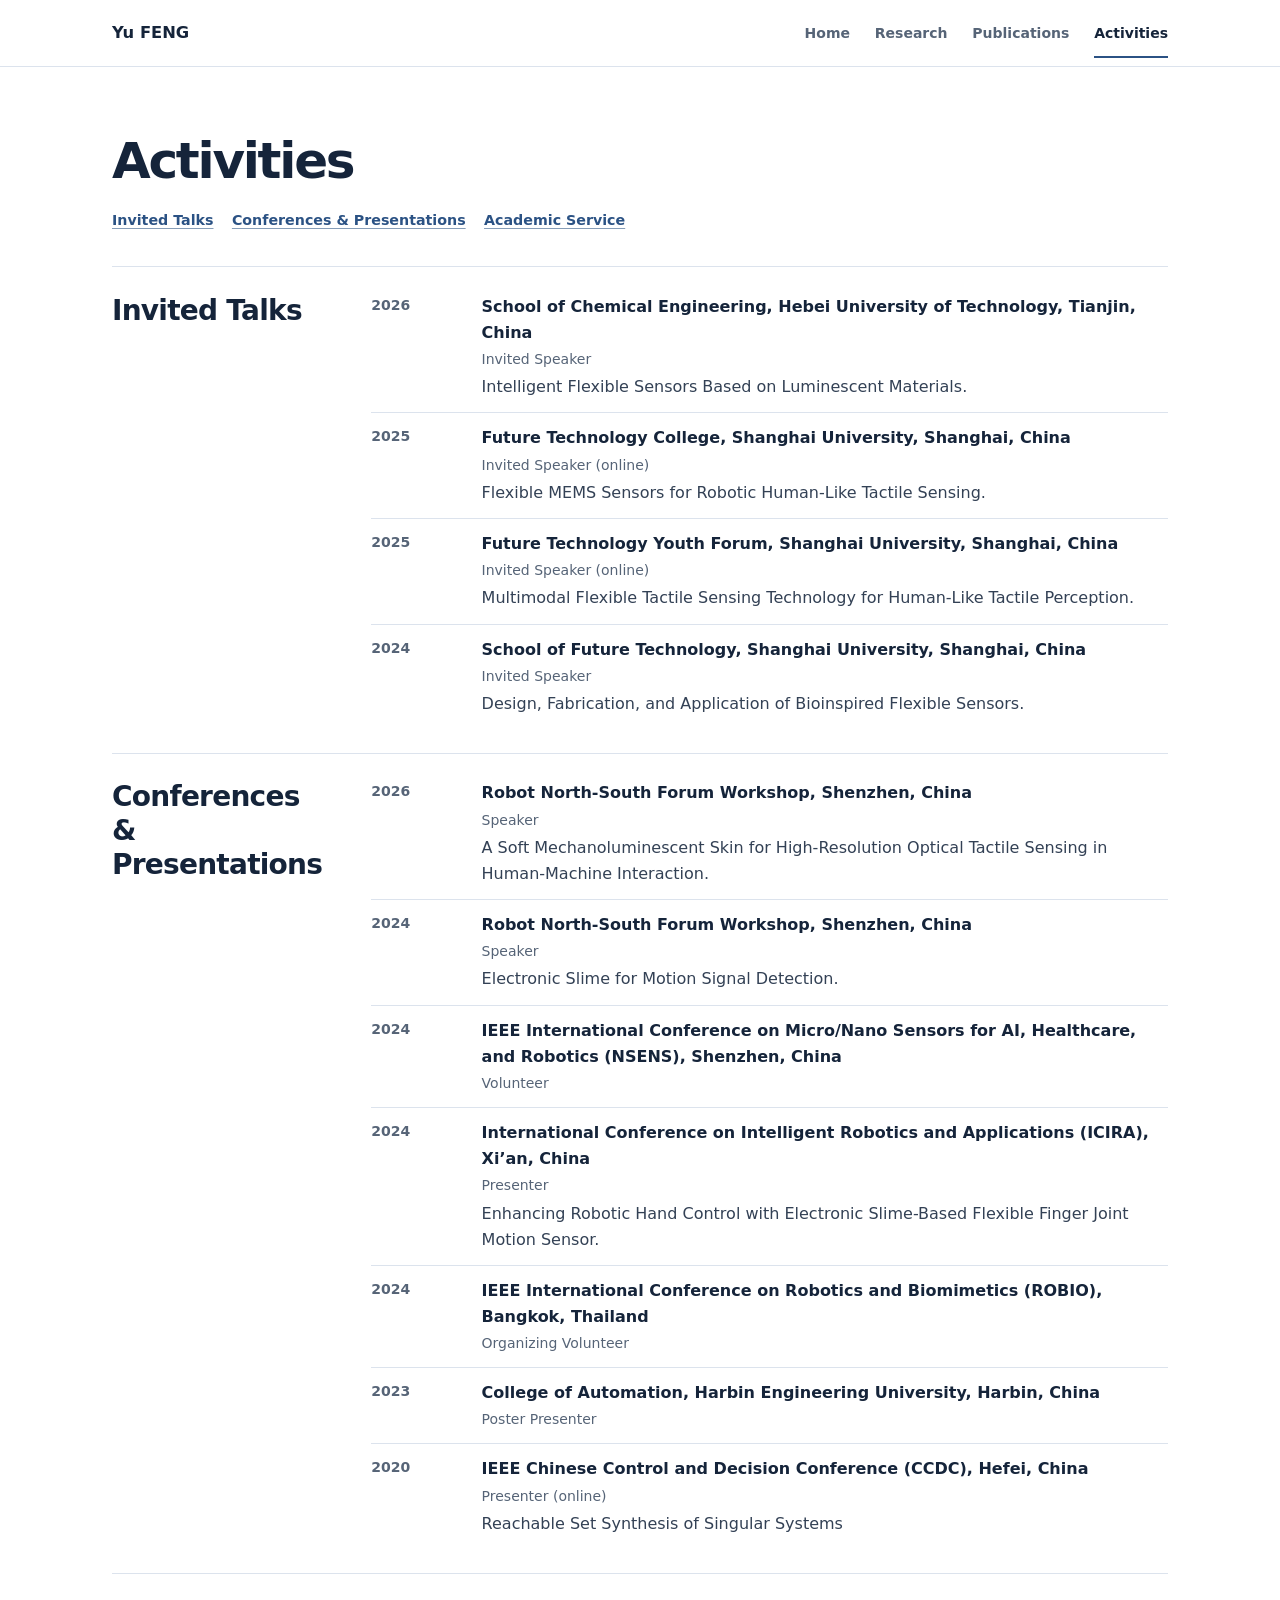
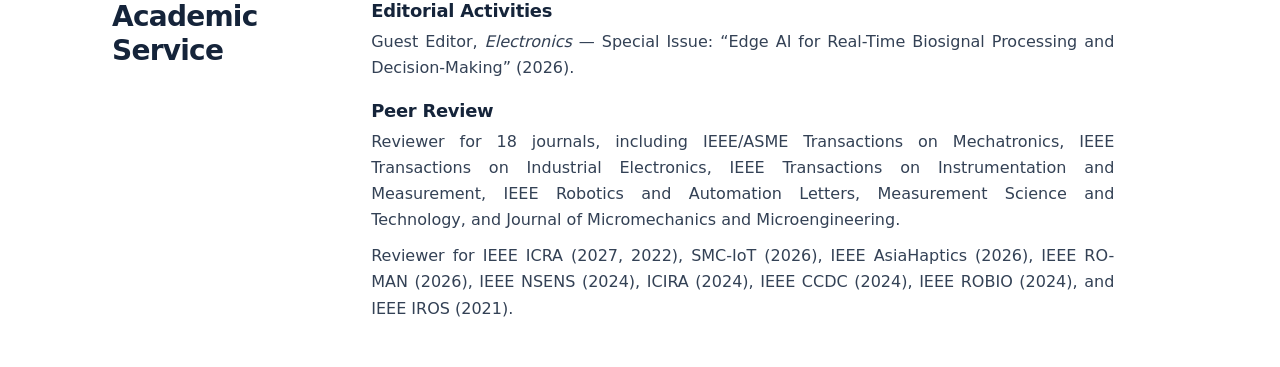
==== commit 11ece0e1: "Justify body paragraphs on wider screens Co-Authored-By: Claude Opus 5.5 <noreply@anthropic.com>" ====
--- a/activities/index.html
+++ b/activities/index.html
@@ -12,7 +12,7 @@
   <meta property="og:url" content="https://yfengup.github.io/activities/">
   <meta property="og:image" content="https://yfengup.github.io/assets/images/portrait.jpg">
   <link rel="icon" href="../assets/site-icon.svg" type="image/svg+xml">
-  <link rel="stylesheet" href="../assets/site.css?v=caed52e8">
+  <link rel="stylesheet" href="../assets/site.css?v=48c76607">
   <script defer src="../assets/analytics.js"></script>
 </head>
 <body>
--- a/assets/site.css
+++ b/assets/site.css
@@ -44,6 +44,7 @@
 h3 { font-size: 1.12rem; font-weight: 650; letter-spacing: -0.014em; }
 p { margin: 0 0 1em; }
 p:last-child { margin-bottom: 0; }
+p:not([class]) { text-align: justify; hyphens: auto; -webkit-hyphens: auto; text-wrap: pretty; }
 
 .wrap { width: min(1056px, calc(100% - 3rem)); margin-inline: auto; }
 .skip-link {
@@ -151,22 +152,34 @@
 }
 .selected-grid {
   display: grid;
-  grid-template-columns: repeat(3, minmax(0, 1fr));
+  grid-template-columns: repeat(4, minmax(0, 1fr));
   gap: clamp(1.25rem, 2.8vw, 2rem);
 }
 .selected-project { display: flex; flex-direction: column; }
-.project-preview { display: block; margin-bottom: 0.85rem; }
+.project-preview {
+  display: block;
+  margin-bottom: 0.85rem;
+  aspect-ratio: 4 / 3;
+  overflow: hidden;
+  padding: 0.4rem;
+  border: 1px solid var(--line);
+  border-radius: 0.4rem;
+  background: #fff;
+}
 .project-preview img {
   width: 100%;
-  height: auto;
-  aspect-ratio: 4 / 3;
+  height: 100%;
   object-fit: contain;
-  padding: 0.4rem;
-  border: 1px solid var(--line);
-  border-radius: 0.4rem;
-  background: #fff;
-}
-.project-preview:hover img { border-color: var(--accent); }
+  translate: var(--thumb-offset, none);
+}
+.project-preview:hover { border-color: var(--accent); }
+.project-preview--robotac { display: grid; align-items: center; }
+.project-preview--robotac img {
+  height: auto;
+  /* Crop the cream border baked into the homepage TOC image. */
+  clip-path: inset(1.5% 9.5% 7.6% 0);
+  translate: 4.75% 3.05%;
+}
 .selected-project h3 a { color: var(--ink); text-decoration: none; }
 .selected-project h3 a:hover { color: var(--accent); text-decoration: underline; }
 .selected-project p { margin: 0.5rem 0 0.65rem; font-size: 0.93rem; }
@@ -303,7 +316,27 @@
   border-radius: 6px;
   background: #fff;
 }
-.pub-thumb img { display: block; width: 100%; height: 100%; object-fit: contain; }
+.pub-thumb img {
+  display: block;
+  width: 100%;
+  height: 100%;
+  object-fit: contain;
+  translate: var(--thumb-offset, none);
+}
+@media (hover: hover) and (pointer: fine) {
+  .pub-thumb {
+    transition: transform 180ms ease-out, box-shadow 180ms ease-out;
+  }
+  .pub-thumb:hover {
+    z-index: 1;
+    transform: translateY(-3px) scale(1.12);
+    box-shadow: 0 8px 22px rgba(25, 39, 56, 0.2);
+  }
+}
+@media (prefers-reduced-motion: reduce) {
+  .pub-thumb { transition: none; }
+  .pub-thumb:hover { transform: none; }
+}
 .pub-thumb--venue { background: var(--wash); }
 .pub-thumb--venue { display: grid; place-items: center; padding: 0.5rem; text-align: center; }
 .pub-thumb--venue span { color: var(--muted); font-size: 0.78rem; font-weight: 620; line-height: 1.3; }
@@ -317,6 +350,10 @@
 .service-block + .service-block { margin-top: 1.15rem; }
 .service-block h3 { margin-bottom: 0.45rem; }
 .service-block p { margin-bottom: 0.6rem; }
+
+@media (max-width: 960px) {
+  .selected-grid { grid-template-columns: repeat(2, minmax(0, 1fr)); }
+}
 
 @media (max-width: 730px) {
   .header-inner { flex-wrap: wrap; padding-block: 0.48rem; }
@@ -335,9 +372,9 @@
   .section-grid, .year-group, .project-body, .research-intro-grid, .contact-section { grid-template-columns: 1fr; }
   .home-section, .section-grid, .year-group, .project { padding-block: 1.4rem 1.65rem; }
   .page-intro { padding-block: 2.2rem 1.4rem; }
-  .selected-grid { grid-template-columns: repeat(2, minmax(0, 1fr)); }
 }
 @media (max-width: 510px) {
+  p:not([class]) { text-align: left; }
   .wrap { width: calc(100% - 2rem); }
   .selected-grid { grid-template-columns: 1fr; gap: 1.55rem; }
   .selected-project + .selected-project { padding-top: 1.25rem; border-top: 1px solid var(--line); }
